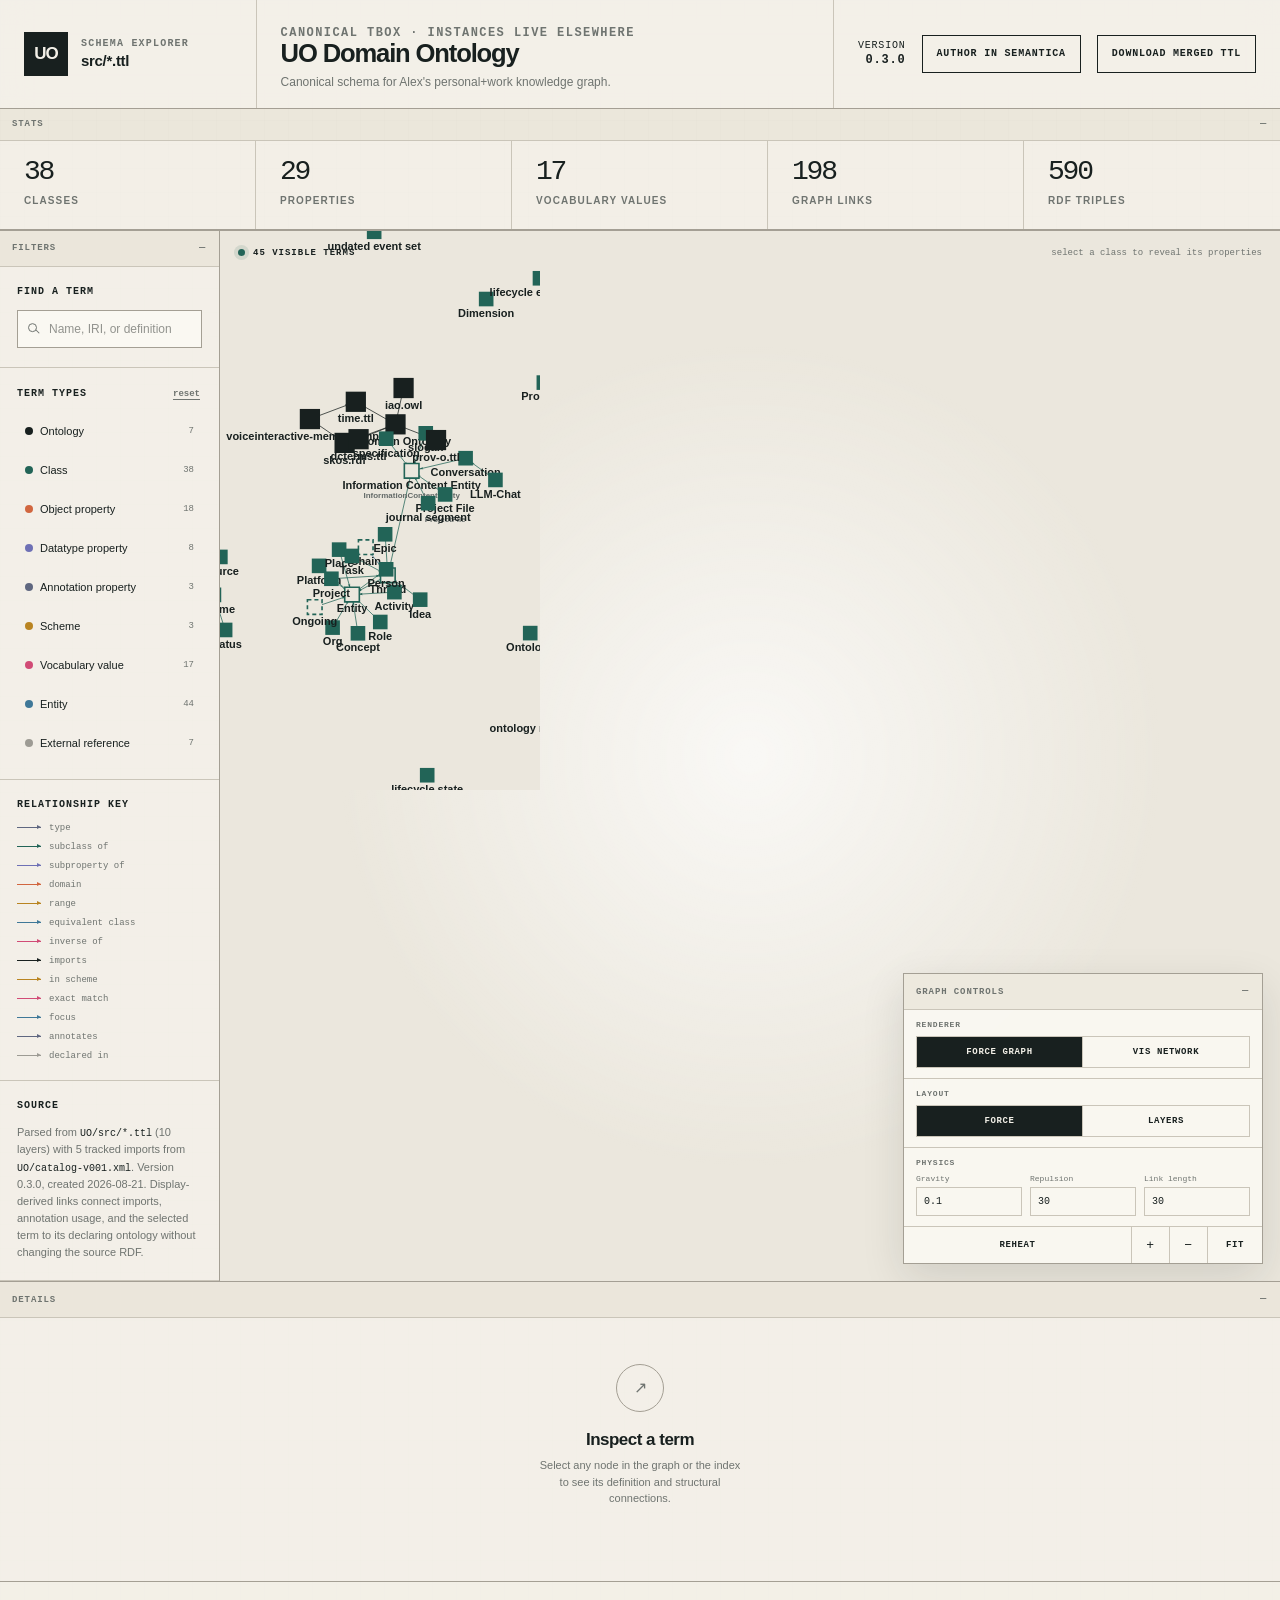
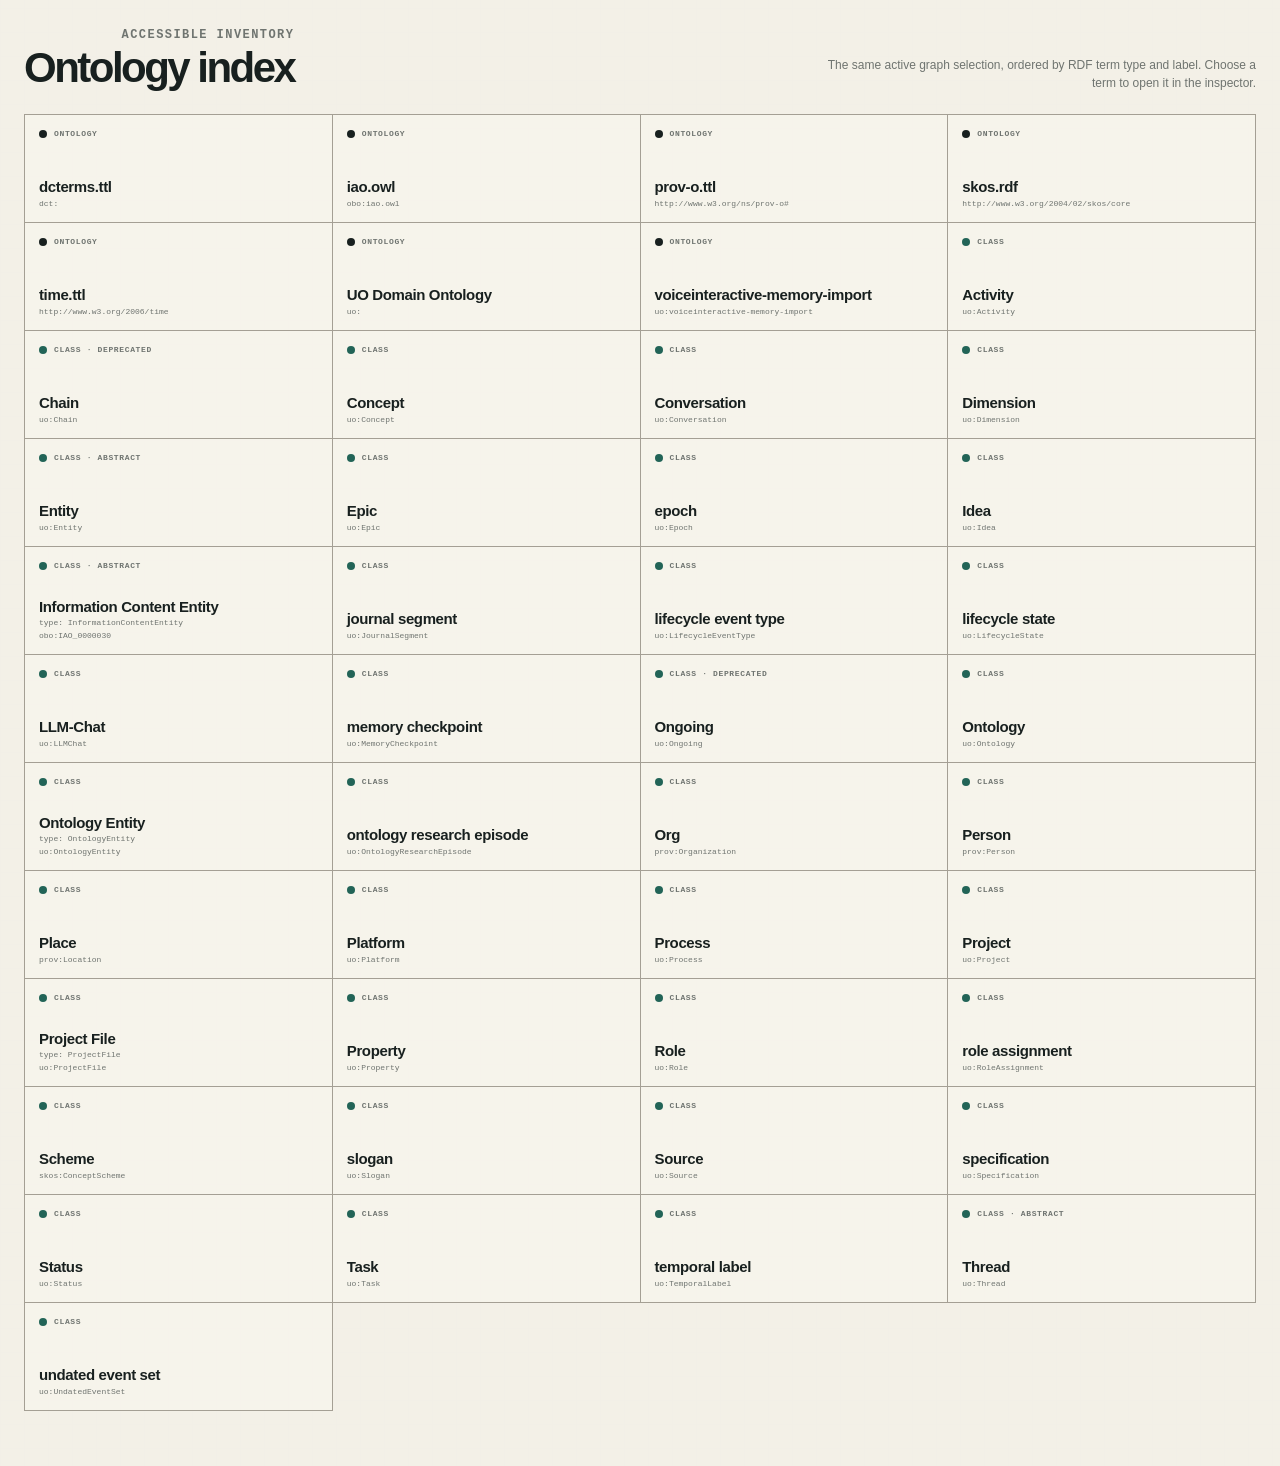
==== explore/index.html @ 487de6f2 "deploy: akarelin/RAN@4d2ef115d4fa30626cdbbe7c22ff0600ea86fbbb" ====
<!doctype html>
<html lang="en">
  <head>
    <meta charset="UTF-8" />
    <meta name="viewport" content="width=device-width, initial-scale=1.0" />
    <title>UO Domain Ontology</title>
    <script type="module" crossorigin src="./assets/index-j7O0AgNW.js"></script>
    <link rel="stylesheet" crossorigin href="./assets/index-PMwwCF9t.css">
  </head>
  <body>
    <div id="root"></div>
  </body>
</html>
---- explore/assets/index-PMwwCF9t.css ----
:root{--font-geist-sans:Arial, Helvetica, sans-serif;--font-geist-mono:monospace;--paper:#f3f0e8;--paper-deep:#e9e3d7;--ink:#18201f;--ink-muted:#6f7470;--line:#cac5b9;--line-strong:#a49f94;--class:#226457;--object-property:#d1663f;--datatype-property:#6e70b5;--scheme:#b98421;--vocabulary:#d14b76;--entity:#3f7898;--ontology:#18201f;--external:#9d9b94}*{box-sizing:border-box}html{background:var(--paper);color:var(--ink);scroll-behavior:smooth}body{background:linear-gradient(#18201f09 1px, transparent 1px), linear-gradient(90deg, #18201f09 1px, transparent 1px), var(--paper);min-width:320px;color:var(--ink);font-family:var(--font-geist-sans), Arial, Helvetica, sans-serif;background-size:24px 24px;margin:0}button,input{font:inherit}button,a{-webkit-tap-highlight-color:transparent}button:focus-visible,a:focus-visible,input:focus-visible{outline:2px solid var(--object-property);outline-offset:2px}::selection{background:var(--object-property);color:#fffdf7}.ontology-shell{min-height:100vh}.site-header{z-index:20;border-bottom:1px solid var(--line-strong);-webkit-backdrop-filter:blur(14px);backdrop-filter:blur(14px);background:#f3f0e8f0;grid-template-columns:minmax(190px,.8fr) minmax(320px,1.8fr) auto;min-height:84px;display:grid;position:sticky;top:0}.brand-block,.title-block,.header-actions{align-items:center;padding:18px 24px;display:flex}.brand-block,.title-block{border-right:1px solid var(--line)}.brand-mark{border:1px solid var(--ink);background:var(--ink);width:44px;height:44px;color:var(--paper);letter-spacing:-.06em;place-items:center;margin-right:13px;font-size:17px;font-weight:760;display:grid}.eyebrow{color:var(--ink-muted);font-family:var(--font-geist-mono), monospace;letter-spacing:.12em;text-transform:uppercase;margin:0 0 3px;font-size:10px;font-weight:650}.brand-name{letter-spacing:-.02em;font-size:15px;font-weight:680}.title-block{flex-direction:column;justify-content:center;align-items:flex-start}.title-block h1{letter-spacing:-.045em;margin:0;font-size:clamp(20px,2vw,29px);font-weight:610;line-height:1}.title-block p{max-width:760px;color:var(--ink-muted);margin:7px 0 0;font-size:12px;line-height:1.35}.header-actions{justify-content:flex-end;gap:16px}.version-stamp{font-family:var(--font-geist-mono), monospace;letter-spacing:.08em;text-transform:uppercase;flex-direction:column;align-items:flex-end;gap:2px;font-size:10px;display:flex}.version-stamp strong{font-size:12px}.download-link{border:1px solid var(--ink);min-height:38px;color:var(--ink);font-family:var(--font-geist-mono), monospace;letter-spacing:.08em;text-transform:uppercase;align-items:center;padding-inline:14px;font-size:10px;font-weight:700;text-decoration:none;transition:background .16s,color .16s;display:inline-flex}.download-link:hover{background:var(--ink);color:var(--paper)}.stat-strip{border-bottom:1px solid var(--line-strong);grid-template-columns:repeat(5,1fr);display:grid}.stat{border-right:1px solid var(--line);background:#f3f0e8d6;min-height:88px;padding:17px 24px 14px}.stat:last-child{border-right:0}.stat-value{font-family:var(--font-geist-mono), monospace;letter-spacing:-.08em;margin-bottom:4px;font-size:28px;font-weight:530;line-height:1;display:block}.stat-label{color:var(--ink-muted);letter-spacing:.11em;text-transform:uppercase;font-size:10px;font-weight:700}.explorer-grid{border-bottom:1px solid var(--line-strong);grid-template-columns:244px minmax(420px,1fr) 310px;min-height:calc(100vh - 173px);display:grid}.filter-panel,.inspector-panel{background:#f3f0e8e6;min-width:0}.filter-panel{border-right:1px solid var(--line-strong)}.inspector-panel{border-left:1px solid var(--line-strong)}.panel-section{border-bottom:1px solid var(--line);padding:19px 17px}.panel-heading{font-family:var(--font-geist-mono), monospace;letter-spacing:.1em;text-transform:uppercase;justify-content:space-between;align-items:center;margin:0 0 13px;font-size:10px;font-weight:750;display:flex}.plain-button{color:var(--ink-muted);cursor:pointer;font-family:var(--font-geist-mono), monospace;text-underline-offset:3px;background:0 0;border:0;padding:2px;font-size:9px;text-decoration:underline}.search-wrap{position:relative}.search-wrap:before{border:1px solid var(--ink-muted);content:"";border-radius:50%;width:7px;height:7px;position:absolute;top:50%;left:11px;transform:translateY(-65%)}.search-wrap:after{background:var(--ink-muted);content:"";width:5px;height:1px;position:absolute;top:56%;left:18px;transform:rotate(45deg)}.search-input{border:1px solid var(--line-strong);width:100%;height:38px;color:var(--ink);background:#faf8f2;border-radius:0;padding:0 10px 0 31px;font-size:12px}.search-input::placeholder{color:#92938e}.type-filters{flex-direction:column;gap:5px;display:flex}.filter-button{width:100%;min-height:34px;color:var(--ink);cursor:pointer;text-align:left;background:0 0;border:1px solid #0000;grid-template-columns:15px 1fr auto;align-items:center;padding:6px 7px;font-size:11px;display:grid}.filter-button:hover{border-color:var(--line);background:#ece8df}.filter-button[aria-pressed=false]{color:var(--ink-muted);opacity:.55}.kind-dot{background:var(--dot-color);border-radius:50%;width:8px;height:8px}.kind-count{color:var(--ink-muted);font-family:var(--font-geist-mono), monospace;font-size:9px}.relation-key{flex-direction:column;gap:9px;display:flex}.relation-item{color:var(--ink-muted);font-family:var(--font-geist-mono), monospace;grid-template-columns:24px 1fr;align-items:center;gap:8px;font-size:9px;display:grid}.relation-line{background:var(--relation-color);width:24px;height:1px;position:relative}.relation-line:after{border-top:2.5px solid #0000;border-bottom:2.5px solid #0000;border-left:4px solid var(--relation-color);content:"";position:absolute;top:-2px;right:0}.source-note{color:var(--ink-muted);margin:0;font-size:11px;line-height:1.55}.source-note code{color:var(--ink);font-family:var(--font-geist-mono), monospace;font-size:10px}.graph-stage{background:radial-gradient(circle,#ffffffb8,#0000 55%),#ebe7dd;min-width:0;min-height:670px;position:relative;overflow:hidden}.graph-canvas{position:absolute;inset:0}.vis-network-canvas{width:100%;height:100%}.graph-empty{color:var(--ink-muted);font-family:var(--font-geist-mono), monospace;text-align:center;place-items:center;font-size:11px;display:grid;position:absolute;inset:0}.graph-kicker{z-index:4;pointer-events:none;align-items:center;gap:8px;display:flex;position:absolute;top:17px;left:18px}.live-dot{background:var(--class);border-radius:50%;width:7px;height:7px;box-shadow:0 0 0 4px #2264571f}.graph-kicker span:last-child{font-family:var(--font-geist-mono), monospace;letter-spacing:.11em;text-transform:uppercase;font-size:9px;font-weight:700}.graph-hint{z-index:4;max-width:48%;color:var(--ink-muted);font-family:var(--font-geist-mono), monospace;pointer-events:none;text-align:right;font-size:9px;position:absolute;top:17px;right:18px}.ontology-path{z-index:4;border:1px solid var(--line-strong);max-width:calc(100% - 36px);color:var(--ink);font-family:var(--font-geist-mono), monospace;pointer-events:none;background:#faf8f2e6;align-items:center;gap:7px;padding:6px 8px;font-size:8px;display:flex;position:absolute;top:42px;left:18px}.ontology-path>span:first-child{color:var(--ink-muted);letter-spacing:.08em;text-transform:uppercase;font-weight:750}.ontology-path strong{font-weight:650}.ontology-path em{color:var(--ink-muted);font-style:normal}.graph-controls{z-index:5;border:1px solid var(--line-strong);-webkit-backdrop-filter:blur(12px);backdrop-filter:blur(12px);background:#faf8f2f0;width:min(360px,100% - 34px);display:grid;position:absolute;bottom:17px;right:17px;box-shadow:0 14px 40px #18201f1f}.graph-control-section{border-bottom:1px solid var(--line);gap:7px;padding:10px 12px;display:grid}.graph-control-heading{color:var(--ink-muted);font-family:var(--font-geist-mono), monospace;letter-spacing:.1em;text-transform:uppercase;font-size:8px;font-weight:750}.layout-options,.renderer-options{border:1px solid var(--line);grid-template-columns:repeat(2,minmax(0,1fr));display:grid}.layout-option{border:0;border-right:1px solid var(--line);min-height:30px;color:var(--ink);cursor:pointer;font-family:var(--font-geist-mono), monospace;letter-spacing:.07em;text-transform:uppercase;background:0 0;font-size:9px;font-weight:700}.layout-option:last-child{border-right:0}.layout-option[aria-pressed=true],.layout-option:hover{background:var(--ink);color:var(--paper)}.physics-controls{grid-template-columns:repeat(3,minmax(0,1fr));gap:8px;display:grid}.physics-controls-vis{grid-template-columns:repeat(2,minmax(0,1fr))}.physics-controls label{color:var(--ink-muted);font-family:var(--font-geist-mono), monospace;gap:4px;font-size:8px;display:grid}.physics-controls input{border:1px solid var(--line);width:100%;min-width:0;height:29px;color:var(--ink);font:inherit;background:0 0;border-radius:0;outline:none;padding:0 7px;font-size:10px}.physics-controls input:focus{border-color:var(--ink);box-shadow:inset 0 0 0 1px var(--ink)}.graph-actions{grid-template-columns:1fr 38px 38px 54px;display:grid}.graph-action{border:0;border-right:1px solid var(--line);min-width:38px;height:36px;color:var(--ink);cursor:pointer;font-family:var(--font-geist-mono), monospace;letter-spacing:.07em;text-transform:uppercase;background:0 0;place-items:center;font-size:9px;font-weight:700;display:grid}.graph-action:last-child{border-right:0}.graph-action-symbol{font-size:13px;font-weight:500}.graph-action:hover{background:var(--ink);color:var(--paper)}.inspector-empty{text-align:center;flex-direction:column;justify-content:center;align-items:center;min-height:100%;padding:46px 28px;display:flex}.inspector-glyph{border:1px solid var(--line-strong);width:48px;height:48px;color:var(--ink-muted);font-family:var(--font-geist-mono), monospace;border-radius:50%;place-items:center;margin-bottom:18px;display:grid}.inspector-empty h2{letter-spacing:-.03em;margin:0 0 7px;font-size:17px;font-weight:620}.inspector-empty p{max-width:210px;color:var(--ink-muted);margin:0;font-size:11px;line-height:1.5}.inspector-header{border-bottom:1px solid var(--line);padding:21px 19px}.kind-label{color:var(--ink-muted);font-family:var(--font-geist-mono), monospace;letter-spacing:.09em;text-transform:uppercase;align-items:center;gap:7px;font-size:9px;font-weight:700;display:inline-flex}.inspector-header h2{letter-spacing:-.05em;margin:13px 0 7px;font-size:24px;font-weight:620;line-height:1.05}.compact-iri{color:var(--ink-muted);font-family:var(--font-geist-mono), monospace;word-break:break-all;margin:0;font-size:10px}.ontology-hints{flex-wrap:wrap;gap:6px;margin-top:11px;display:flex}.ontology-hint{border:1px solid var(--line-strong);color:var(--ink);font-family:var(--font-geist-mono), monospace;letter-spacing:.02em;padding:4px 6px;font-size:8px}.inspector-comment{color:var(--ink);margin:0;font-size:12px;line-height:1.55}.literal-list,.connection-list{flex-direction:column;gap:8px;margin:0;padding:0;list-style:none;display:flex}.literal-row{grid-template-columns:72px 1fr;gap:7px;font-size:10px;display:grid}.literal-row dt{color:var(--ink-muted);font-family:var(--font-geist-mono), monospace}.literal-row dd{overflow-wrap:anywhere;margin:0}.connection-button{border:1px solid var(--line);width:100%;min-height:44px;color:var(--ink);cursor:pointer;text-align:left;background:#f8f5ed;grid-template-columns:13px 1fr;align-items:center;gap:3px 8px;padding:8px 9px;display:grid}.connection-button:hover{border-color:var(--ink)}.connection-direction{color:var(--object-property);font-family:var(--font-geist-mono), monospace;grid-row:1/span 2;font-size:11px}.connection-name{font-size:11px;font-weight:620}.connection-relation{color:var(--ink-muted);font-family:var(--font-geist-mono), monospace;font-size:8px}.iri-box{border:1px solid var(--line);width:100%;color:var(--ink);font-family:var(--font-geist-mono), monospace;overflow-wrap:anywhere;-webkit-user-select:all;user-select:all;background:#eae5da;padding:9px;font-size:9px;line-height:1.45;display:block}.index-section{background:#f3f0e8eb;padding:44px 24px 56px}.index-header{justify-content:space-between;align-items:flex-end;max-width:1440px;margin:0 auto 22px;display:flex}.index-header h2{letter-spacing:-.06em;margin:0;font-size:clamp(25px,4vw,42px);font-weight:570}.index-header p{max-width:430px;color:var(--ink-muted);text-align:right;margin:0;font-size:12px;line-height:1.5}.index-grid{border-top:1px solid var(--line-strong);border-left:1px solid var(--line-strong);grid-template-columns:repeat(4,minmax(0,1fr));max-width:1440px;margin:0 auto;display:grid}.index-card{border:0;border-right:1px solid var(--line-strong);border-bottom:1px solid var(--line-strong);min-height:108px;color:var(--ink);cursor:pointer;text-align:left;background:#f8f5edb8;flex-direction:column;align-items:flex-start;padding:14px;transition:background .15s,color .15s;display:flex}.index-card:hover{background:var(--ink);color:var(--paper)}.index-card-kind{color:var(--ink-muted);font-family:var(--font-geist-mono), monospace;letter-spacing:.08em;text-transform:uppercase;align-items:center;gap:7px;margin-bottom:auto;font-size:8px;font-weight:700;display:flex}.index-card:hover .index-card-kind{color:#c9c8bf}.index-card-name{letter-spacing:-.025em;margin-top:14px;font-size:15px;font-weight:620}.index-card-iri{color:var(--ink-muted);font-family:var(--font-geist-mono), monospace;overflow-wrap:anywhere;margin-top:4px;font-size:8px}.index-card-hint{color:var(--ink-muted);font-family:var(--font-geist-mono), monospace;overflow-wrap:anywhere;margin-top:3px;font-size:8px}.index-card:hover .index-card-hint,.index-card:hover .index-card-iri{color:#c9c8bf}.loading-layout{background:var(--paper);place-items:center;min-height:100vh;display:grid}.loading-card{border:1px solid var(--line-strong);width:min(480px,100vw - 40px);padding:28px}.loading-card h1{letter-spacing:-.05em;margin:0 0 7px;font-size:24px}.loading-card p{color:var(--ink-muted);font-family:var(--font-geist-mono), monospace;margin:0;font-size:10px;line-height:1.6}@media (width<=1180px){.site-header{grid-template-columns:210px 1fr}.header-actions{display:none}.title-block{border-right:0}.explorer-grid{grid-template-columns:220px minmax(420px,1fr)}.inspector-panel{border-top:1px solid var(--line-strong);border-left:0;grid-column:1/-1;min-height:300px}.inspector-empty{min-height:260px}.index-grid{grid-template-columns:repeat(3,minmax(0,1fr))}}@media (width<=760px){.site-header{grid-template-columns:1fr;min-height:0;position:static}.brand-block,.title-block{border-right:0;padding:14px 16px}.brand-block{border-bottom:1px solid var(--line)}.brand-mark{width:36px;height:36px}.title-block h1{font-size:23px}.stat-strip{grid-template-columns:repeat(2,1fr)}.stat{border-bottom:1px solid var(--line);min-height:72px;padding:13px 16px}.stat:nth-child(2n){border-right:0}.stat:last-child{grid-column:1/-1}.stat-value{font-size:23px}.explorer-grid{flex-direction:column;min-height:0;display:flex}.filter-panel{border-right:0}.type-filters,.relation-key{grid-template-columns:repeat(2,1fr);display:grid}.graph-stage{border-top:1px solid var(--line-strong);min-height:560px}.graph-hint{display:none}.index-section{padding:34px 16px 44px}.index-header{flex-direction:column;align-items:flex-start;gap:10px}.index-header p{text-align:left}.index-grid{grid-template-columns:repeat(2,minmax(0,1fr))}}@media (width<=440px){.index-grid{grid-template-columns:1fr}}@media (prefers-reduced-motion:reduce){html{scroll-behavior:auto}*,:before,:after{scroll-behavior:auto!important;transition-duration:.01ms!important}}.collapsible-region{min-width:0}.collapse-content[hidden]{display:none!important}.collapse-toggle{border:0;border-bottom:1px solid var(--line);width:100%;min-height:36px;color:var(--ink-muted);cursor:pointer;font-family:var(--font-geist-mono), monospace;letter-spacing:.1em;text-align:left;text-transform:uppercase;background:#e9e3d7b8;justify-content:space-between;align-items:center;padding:8px 12px;font-size:9px;font-weight:750;display:flex}.collapse-toggle:hover{background:var(--paper-deep);color:var(--ink)}.collapse-symbol{font-size:13px;font-weight:500}.stats-region{border-bottom:1px solid var(--line-strong)}.stats-region>.collapse-toggle{border-bottom:0;min-height:32px}.stats-region[data-collapsed=false]>.collapse-toggle{border-bottom:1px solid var(--line)}.explorer-grid{grid-template-columns:auto minmax(420px,1fr) auto}.filter-panel{width:244px}.inspector-panel{width:310px}.collapsible-region-rail{transition:width .16s}.collapsible-region-rail[data-collapsed=true]{width:42px}.collapsible-region-rail[data-collapsed=true]>.collapse-toggle{writing-mode:vertical-rl;border-bottom:0;flex-direction:column;justify-content:flex-start;align-items:center;gap:10px;height:100%;min-height:180px;padding:13px 10px}.graph-controls-content{display:grid}@media (width<=1280px){.explorer-grid{grid-template-columns:auto minmax(420px,1fr)}.filter-panel{width:220px}.inspector-panel{border-top:1px solid var(--line-strong);border-left:0;grid-column:1/-1;width:100%;min-height:300px}.inspector-panel.collapsible-region-rail[data-collapsed=true]{width:100%;min-height:42px}.inspector-panel.collapsible-region-rail[data-collapsed=true]>.collapse-toggle{writing-mode:horizontal-tb;flex-direction:row;gap:8px;height:42px;min-height:42px;padding:8px 12px}}@media (width<=900px){.explorer-grid{flex-direction:column;min-height:0;display:flex}.filter-panel,.inspector-panel,.filter-panel.collapsible-region-rail[data-collapsed=true],.inspector-panel.collapsible-region-rail[data-collapsed=true]{width:100%;min-height:42px}.filter-panel.collapsible-region-rail[data-collapsed=true]>.collapse-toggle,.inspector-panel.collapsible-region-rail[data-collapsed=true]>.collapse-toggle{writing-mode:horizontal-tb;flex-direction:row;gap:8px;height:42px;min-height:42px;padding:8px 12px}}@media (width<=760px){.filter-panel,.inspector-panel,.filter-panel.collapsible-region-rail[data-collapsed=true],.inspector-panel.collapsible-region-rail[data-collapsed=true]{width:100%;min-height:42px}.filter-panel.collapsible-region-rail[data-collapsed=true]>.collapse-toggle,.inspector-panel.collapsible-region-rail[data-collapsed=true]>.collapse-toggle{writing-mode:horizontal-tb;flex-direction:row;gap:8px;height:42px;min-height:42px;padding:8px 12px}}@media (prefers-reduced-motion:reduce){.collapsible-region-rail{transition:none}}
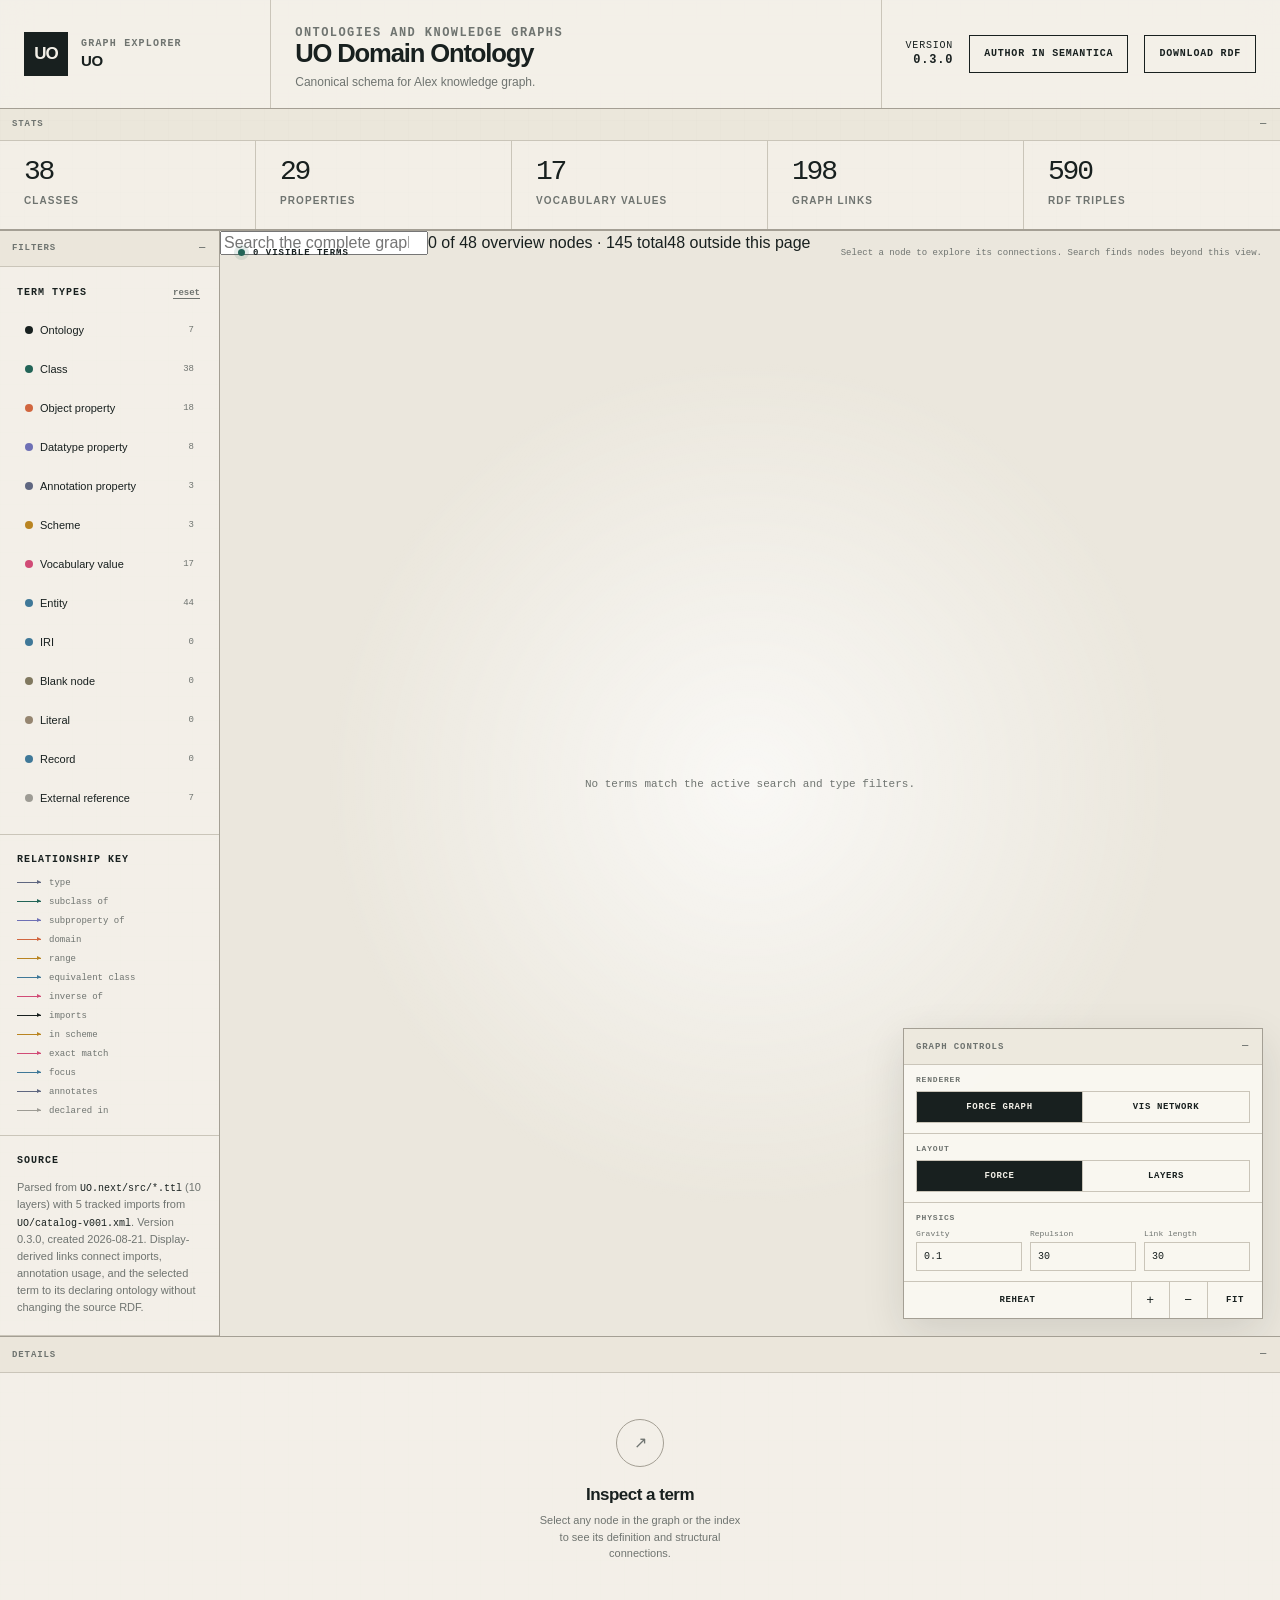
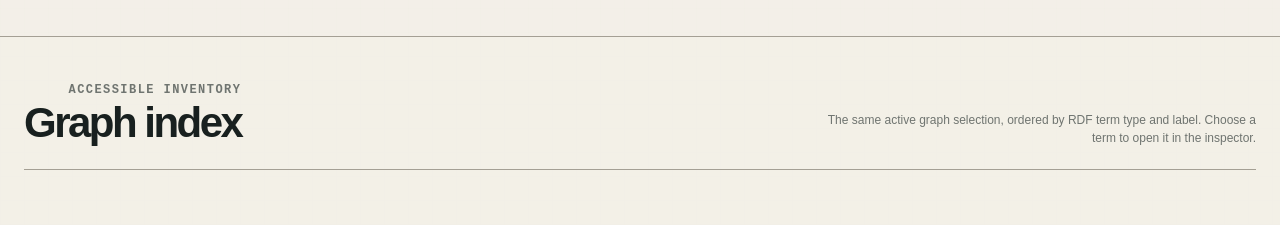
==== commit 34250b4f: "deploy: akarelin/RAN@70990d8eccb316a1999b861a7b84fc9f4adc31ab" ====
--- a/explore/index.html
+++ b/explore/index.html
@@ -4,8 +4,9 @@
     <meta charset="UTF-8" />
     <meta name="viewport" content="width=device-width, initial-scale=1.0" />
     <title>UO Domain Ontology</title>
-    <script type="module" crossorigin src="./assets/index-j7O0AgNW.js"></script>
-    <link rel="stylesheet" crossorigin href="./assets/index-PMwwCF9t.css">
+    <script type="module" crossorigin src="./assets/publication-DXhWQLO9.js"></script>
+    <link rel="modulepreload" crossorigin href="./assets/styles-jS7NtAEu.js">
+    <link rel="stylesheet" crossorigin href="./assets/styles-PMwwCF9t.css">
   </head>
   <body>
     <div id="root"></div>
--- a/explore/assets/styles-PMwwCF9t.css
+++ b/explore/assets/styles-PMwwCF9t.css
@@ -0,0 +1 @@
+:root{--font-geist-sans:Arial, Helvetica, sans-serif;--font-geist-mono:monospace;--paper:#f3f0e8;--paper-deep:#e9e3d7;--ink:#18201f;--ink-muted:#6f7470;--line:#cac5b9;--line-strong:#a49f94;--class:#226457;--object-property:#d1663f;--datatype-property:#6e70b5;--scheme:#b98421;--vocabulary:#d14b76;--entity:#3f7898;--ontology:#18201f;--external:#9d9b94}*{box-sizing:border-box}html{background:var(--paper);color:var(--ink);scroll-behavior:smooth}body{background:linear-gradient(#18201f09 1px, transparent 1px), linear-gradient(90deg, #18201f09 1px, transparent 1px), var(--paper);min-width:320px;color:var(--ink);font-family:var(--font-geist-sans), Arial, Helvetica, sans-serif;background-size:24px 24px;margin:0}button,input{font:inherit}button,a{-webkit-tap-highlight-color:transparent}button:focus-visible,a:focus-visible,input:focus-visible{outline:2px solid var(--object-property);outline-offset:2px}::selection{background:var(--object-property);color:#fffdf7}.ontology-shell{min-height:100vh}.site-header{z-index:20;border-bottom:1px solid var(--line-strong);-webkit-backdrop-filter:blur(14px);backdrop-filter:blur(14px);background:#f3f0e8f0;grid-template-columns:minmax(190px,.8fr) minmax(320px,1.8fr) auto;min-height:84px;display:grid;position:sticky;top:0}.brand-block,.title-block,.header-actions{align-items:center;padding:18px 24px;display:flex}.brand-block,.title-block{border-right:1px solid var(--line)}.brand-mark{border:1px solid var(--ink);background:var(--ink);width:44px;height:44px;color:var(--paper);letter-spacing:-.06em;place-items:center;margin-right:13px;font-size:17px;font-weight:760;display:grid}.eyebrow{color:var(--ink-muted);font-family:var(--font-geist-mono), monospace;letter-spacing:.12em;text-transform:uppercase;margin:0 0 3px;font-size:10px;font-weight:650}.brand-name{letter-spacing:-.02em;font-size:15px;font-weight:680}.title-block{flex-direction:column;justify-content:center;align-items:flex-start}.title-block h1{letter-spacing:-.045em;margin:0;font-size:clamp(20px,2vw,29px);font-weight:610;line-height:1}.title-block p{max-width:760px;color:var(--ink-muted);margin:7px 0 0;font-size:12px;line-height:1.35}.header-actions{justify-content:flex-end;gap:16px}.version-stamp{font-family:var(--font-geist-mono), monospace;letter-spacing:.08em;text-transform:uppercase;flex-direction:column;align-items:flex-end;gap:2px;font-size:10px;display:flex}.version-stamp strong{font-size:12px}.download-link{border:1px solid var(--ink);min-height:38px;color:var(--ink);font-family:var(--font-geist-mono), monospace;letter-spacing:.08em;text-transform:uppercase;align-items:center;padding-inline:14px;font-size:10px;font-weight:700;text-decoration:none;transition:background .16s,color .16s;display:inline-flex}.download-link:hover{background:var(--ink);color:var(--paper)}.stat-strip{border-bottom:1px solid var(--line-strong);grid-template-columns:repeat(5,1fr);display:grid}.stat{border-right:1px solid var(--line);background:#f3f0e8d6;min-height:88px;padding:17px 24px 14px}.stat:last-child{border-right:0}.stat-value{font-family:var(--font-geist-mono), monospace;letter-spacing:-.08em;margin-bottom:4px;font-size:28px;font-weight:530;line-height:1;display:block}.stat-label{color:var(--ink-muted);letter-spacing:.11em;text-transform:uppercase;font-size:10px;font-weight:700}.explorer-grid{border-bottom:1px solid var(--line-strong);grid-template-columns:244px minmax(420px,1fr) 310px;min-height:calc(100vh - 173px);display:grid}.filter-panel,.inspector-panel{background:#f3f0e8e6;min-width:0}.filter-panel{border-right:1px solid var(--line-strong)}.inspector-panel{border-left:1px solid var(--line-strong)}.panel-section{border-bottom:1px solid var(--line);padding:19px 17px}.panel-heading{font-family:var(--font-geist-mono), monospace;letter-spacing:.1em;text-transform:uppercase;justify-content:space-between;align-items:center;margin:0 0 13px;font-size:10px;font-weight:750;display:flex}.plain-button{color:var(--ink-muted);cursor:pointer;font-family:var(--font-geist-mono), monospace;text-underline-offset:3px;background:0 0;border:0;padding:2px;font-size:9px;text-decoration:underline}.search-wrap{position:relative}.search-wrap:before{border:1px solid var(--ink-muted);content:"";border-radius:50%;width:7px;height:7px;position:absolute;top:50%;left:11px;transform:translateY(-65%)}.search-wrap:after{background:var(--ink-muted);content:"";width:5px;height:1px;position:absolute;top:56%;left:18px;transform:rotate(45deg)}.search-input{border:1px solid var(--line-strong);width:100%;height:38px;color:var(--ink);background:#faf8f2;border-radius:0;padding:0 10px 0 31px;font-size:12px}.search-input::placeholder{color:#92938e}.type-filters{flex-direction:column;gap:5px;display:flex}.filter-button{width:100%;min-height:34px;color:var(--ink);cursor:pointer;text-align:left;background:0 0;border:1px solid #0000;grid-template-columns:15px 1fr auto;align-items:center;padding:6px 7px;font-size:11px;display:grid}.filter-button:hover{border-color:var(--line);background:#ece8df}.filter-button[aria-pressed=false]{color:var(--ink-muted);opacity:.55}.kind-dot{background:var(--dot-color);border-radius:50%;width:8px;height:8px}.kind-count{color:var(--ink-muted);font-family:var(--font-geist-mono), monospace;font-size:9px}.relation-key{flex-direction:column;gap:9px;display:flex}.relation-item{color:var(--ink-muted);font-family:var(--font-geist-mono), monospace;grid-template-columns:24px 1fr;align-items:center;gap:8px;font-size:9px;display:grid}.relation-line{background:var(--relation-color);width:24px;height:1px;position:relative}.relation-line:after{border-top:2.5px solid #0000;border-bottom:2.5px solid #0000;border-left:4px solid var(--relation-color);content:"";position:absolute;top:-2px;right:0}.source-note{color:var(--ink-muted);margin:0;font-size:11px;line-height:1.55}.source-note code{color:var(--ink);font-family:var(--font-geist-mono), monospace;font-size:10px}.graph-stage{background:radial-gradient(circle,#ffffffb8,#0000 55%),#ebe7dd;min-width:0;min-height:670px;position:relative;overflow:hidden}.graph-canvas{position:absolute;inset:0}.vis-network-canvas{width:100%;height:100%}.graph-empty{color:var(--ink-muted);font-family:var(--font-geist-mono), monospace;text-align:center;place-items:center;font-size:11px;display:grid;position:absolute;inset:0}.graph-kicker{z-index:4;pointer-events:none;align-items:center;gap:8px;display:flex;position:absolute;top:17px;left:18px}.live-dot{background:var(--class);border-radius:50%;width:7px;height:7px;box-shadow:0 0 0 4px #2264571f}.graph-kicker span:last-child{font-family:var(--font-geist-mono), monospace;letter-spacing:.11em;text-transform:uppercase;font-size:9px;font-weight:700}.graph-hint{z-index:4;max-width:48%;color:var(--ink-muted);font-family:var(--font-geist-mono), monospace;pointer-events:none;text-align:right;font-size:9px;position:absolute;top:17px;right:18px}.ontology-path{z-index:4;border:1px solid var(--line-strong);max-width:calc(100% - 36px);color:var(--ink);font-family:var(--font-geist-mono), monospace;pointer-events:none;background:#faf8f2e6;align-items:center;gap:7px;padding:6px 8px;font-size:8px;display:flex;position:absolute;top:42px;left:18px}.ontology-path>span:first-child{color:var(--ink-muted);letter-spacing:.08em;text-transform:uppercase;font-weight:750}.ontology-path strong{font-weight:650}.ontology-path em{color:var(--ink-muted);font-style:normal}.graph-controls{z-index:5;border:1px solid var(--line-strong);-webkit-backdrop-filter:blur(12px);backdrop-filter:blur(12px);background:#faf8f2f0;width:min(360px,100% - 34px);display:grid;position:absolute;bottom:17px;right:17px;box-shadow:0 14px 40px #18201f1f}.graph-control-section{border-bottom:1px solid var(--line);gap:7px;padding:10px 12px;display:grid}.graph-control-heading{color:var(--ink-muted);font-family:var(--font-geist-mono), monospace;letter-spacing:.1em;text-transform:uppercase;font-size:8px;font-weight:750}.layout-options,.renderer-options{border:1px solid var(--line);grid-template-columns:repeat(2,minmax(0,1fr));display:grid}.layout-option{border:0;border-right:1px solid var(--line);min-height:30px;color:var(--ink);cursor:pointer;font-family:var(--font-geist-mono), monospace;letter-spacing:.07em;text-transform:uppercase;background:0 0;font-size:9px;font-weight:700}.layout-option:last-child{border-right:0}.layout-option[aria-pressed=true],.layout-option:hover{background:var(--ink);color:var(--paper)}.physics-controls{grid-template-columns:repeat(3,minmax(0,1fr));gap:8px;display:grid}.physics-controls-vis{grid-template-columns:repeat(2,minmax(0,1fr))}.physics-controls label{color:var(--ink-muted);font-family:var(--font-geist-mono), monospace;gap:4px;font-size:8px;display:grid}.physics-controls input{border:1px solid var(--line);width:100%;min-width:0;height:29px;color:var(--ink);font:inherit;background:0 0;border-radius:0;outline:none;padding:0 7px;font-size:10px}.physics-controls input:focus{border-color:var(--ink);box-shadow:inset 0 0 0 1px var(--ink)}.graph-actions{grid-template-columns:1fr 38px 38px 54px;display:grid}.graph-action{border:0;border-right:1px solid var(--line);min-width:38px;height:36px;color:var(--ink);cursor:pointer;font-family:var(--font-geist-mono), monospace;letter-spacing:.07em;text-transform:uppercase;background:0 0;place-items:center;font-size:9px;font-weight:700;display:grid}.graph-action:last-child{border-right:0}.graph-action-symbol{font-size:13px;font-weight:500}.graph-action:hover{background:var(--ink);color:var(--paper)}.inspector-empty{text-align:center;flex-direction:column;justify-content:center;align-items:center;min-height:100%;padding:46px 28px;display:flex}.inspector-glyph{border:1px solid var(--line-strong);width:48px;height:48px;color:var(--ink-muted);font-family:var(--font-geist-mono), monospace;border-radius:50%;place-items:center;margin-bottom:18px;display:grid}.inspector-empty h2{letter-spacing:-.03em;margin:0 0 7px;font-size:17px;font-weight:620}.inspector-empty p{max-width:210px;color:var(--ink-muted);margin:0;font-size:11px;line-height:1.5}.inspector-header{border-bottom:1px solid var(--line);padding:21px 19px}.kind-label{color:var(--ink-muted);font-family:var(--font-geist-mono), monospace;letter-spacing:.09em;text-transform:uppercase;align-items:center;gap:7px;font-size:9px;font-weight:700;display:inline-flex}.inspector-header h2{letter-spacing:-.05em;margin:13px 0 7px;font-size:24px;font-weight:620;line-height:1.05}.compact-iri{color:var(--ink-muted);font-family:var(--font-geist-mono), monospace;word-break:break-all;margin:0;font-size:10px}.ontology-hints{flex-wrap:wrap;gap:6px;margin-top:11px;display:flex}.ontology-hint{border:1px solid var(--line-strong);color:var(--ink);font-family:var(--font-geist-mono), monospace;letter-spacing:.02em;padding:4px 6px;font-size:8px}.inspector-comment{color:var(--ink);margin:0;font-size:12px;line-height:1.55}.literal-list,.connection-list{flex-direction:column;gap:8px;margin:0;padding:0;list-style:none;display:flex}.literal-row{grid-template-columns:72px 1fr;gap:7px;font-size:10px;display:grid}.literal-row dt{color:var(--ink-muted);font-family:var(--font-geist-mono), monospace}.literal-row dd{overflow-wrap:anywhere;margin:0}.connection-button{border:1px solid var(--line);width:100%;min-height:44px;color:var(--ink);cursor:pointer;text-align:left;background:#f8f5ed;grid-template-columns:13px 1fr;align-items:center;gap:3px 8px;padding:8px 9px;display:grid}.connection-button:hover{border-color:var(--ink)}.connection-direction{color:var(--object-property);font-family:var(--font-geist-mono), monospace;grid-row:1/span 2;font-size:11px}.connection-name{font-size:11px;font-weight:620}.connection-relation{color:var(--ink-muted);font-family:var(--font-geist-mono), monospace;font-size:8px}.iri-box{border:1px solid var(--line);width:100%;color:var(--ink);font-family:var(--font-geist-mono), monospace;overflow-wrap:anywhere;-webkit-user-select:all;user-select:all;background:#eae5da;padding:9px;font-size:9px;line-height:1.45;display:block}.index-section{background:#f3f0e8eb;padding:44px 24px 56px}.index-header{justify-content:space-between;align-items:flex-end;max-width:1440px;margin:0 auto 22px;display:flex}.index-header h2{letter-spacing:-.06em;margin:0;font-size:clamp(25px,4vw,42px);font-weight:570}.index-header p{max-width:430px;color:var(--ink-muted);text-align:right;margin:0;font-size:12px;line-height:1.5}.index-grid{border-top:1px solid var(--line-strong);border-left:1px solid var(--line-strong);grid-template-columns:repeat(4,minmax(0,1fr));max-width:1440px;margin:0 auto;display:grid}.index-card{border:0;border-right:1px solid var(--line-strong);border-bottom:1px solid var(--line-strong);min-height:108px;color:var(--ink);cursor:pointer;text-align:left;background:#f8f5edb8;flex-direction:column;align-items:flex-start;padding:14px;transition:background .15s,color .15s;display:flex}.index-card:hover{background:var(--ink);color:var(--paper)}.index-card-kind{color:var(--ink-muted);font-family:var(--font-geist-mono), monospace;letter-spacing:.08em;text-transform:uppercase;align-items:center;gap:7px;margin-bottom:auto;font-size:8px;font-weight:700;display:flex}.index-card:hover .index-card-kind{color:#c9c8bf}.index-card-name{letter-spacing:-.025em;margin-top:14px;font-size:15px;font-weight:620}.index-card-iri{color:var(--ink-muted);font-family:var(--font-geist-mono), monospace;overflow-wrap:anywhere;margin-top:4px;font-size:8px}.index-card-hint{color:var(--ink-muted);font-family:var(--font-geist-mono), monospace;overflow-wrap:anywhere;margin-top:3px;font-size:8px}.index-card:hover .index-card-hint,.index-card:hover .index-card-iri{color:#c9c8bf}.loading-layout{background:var(--paper);place-items:center;min-height:100vh;display:grid}.loading-card{border:1px solid var(--line-strong);width:min(480px,100vw - 40px);padding:28px}.loading-card h1{letter-spacing:-.05em;margin:0 0 7px;font-size:24px}.loading-card p{color:var(--ink-muted);font-family:var(--font-geist-mono), monospace;margin:0;font-size:10px;line-height:1.6}@media (width<=1180px){.site-header{grid-template-columns:210px 1fr}.header-actions{display:none}.title-block{border-right:0}.explorer-grid{grid-template-columns:220px minmax(420px,1fr)}.inspector-panel{border-top:1px solid var(--line-strong);border-left:0;grid-column:1/-1;min-height:300px}.inspector-empty{min-height:260px}.index-grid{grid-template-columns:repeat(3,minmax(0,1fr))}}@media (width<=760px){.site-header{grid-template-columns:1fr;min-height:0;position:static}.brand-block,.title-block{border-right:0;padding:14px 16px}.brand-block{border-bottom:1px solid var(--line)}.brand-mark{width:36px;height:36px}.title-block h1{font-size:23px}.stat-strip{grid-template-columns:repeat(2,1fr)}.stat{border-bottom:1px solid var(--line);min-height:72px;padding:13px 16px}.stat:nth-child(2n){border-right:0}.stat:last-child{grid-column:1/-1}.stat-value{font-size:23px}.explorer-grid{flex-direction:column;min-height:0;display:flex}.filter-panel{border-right:0}.type-filters,.relation-key{grid-template-columns:repeat(2,1fr);display:grid}.graph-stage{border-top:1px solid var(--line-strong);min-height:560px}.graph-hint{display:none}.index-section{padding:34px 16px 44px}.index-header{flex-direction:column;align-items:flex-start;gap:10px}.index-header p{text-align:left}.index-grid{grid-template-columns:repeat(2,minmax(0,1fr))}}@media (width<=440px){.index-grid{grid-template-columns:1fr}}@media (prefers-reduced-motion:reduce){html{scroll-behavior:auto}*,:before,:after{scroll-behavior:auto!important;transition-duration:.01ms!important}}.collapsible-region{min-width:0}.collapse-content[hidden]{display:none!important}.collapse-toggle{border:0;border-bottom:1px solid var(--line);width:100%;min-height:36px;color:var(--ink-muted);cursor:pointer;font-family:var(--font-geist-mono), monospace;letter-spacing:.1em;text-align:left;text-transform:uppercase;background:#e9e3d7b8;justify-content:space-between;align-items:center;padding:8px 12px;font-size:9px;font-weight:750;display:flex}.collapse-toggle:hover{background:var(--paper-deep);color:var(--ink)}.collapse-symbol{font-size:13px;font-weight:500}.stats-region{border-bottom:1px solid var(--line-strong)}.stats-region>.collapse-toggle{border-bottom:0;min-height:32px}.stats-region[data-collapsed=false]>.collapse-toggle{border-bottom:1px solid var(--line)}.explorer-grid{grid-template-columns:auto minmax(420px,1fr) auto}.filter-panel{width:244px}.inspector-panel{width:310px}.collapsible-region-rail{transition:width .16s}.collapsible-region-rail[data-collapsed=true]{width:42px}.collapsible-region-rail[data-collapsed=true]>.collapse-toggle{writing-mode:vertical-rl;border-bottom:0;flex-direction:column;justify-content:flex-start;align-items:center;gap:10px;height:100%;min-height:180px;padding:13px 10px}.graph-controls-content{display:grid}@media (width<=1280px){.explorer-grid{grid-template-columns:auto minmax(420px,1fr)}.filter-panel{width:220px}.inspector-panel{border-top:1px solid var(--line-strong);border-left:0;grid-column:1/-1;width:100%;min-height:300px}.inspector-panel.collapsible-region-rail[data-collapsed=true]{width:100%;min-height:42px}.inspector-panel.collapsible-region-rail[data-collapsed=true]>.collapse-toggle{writing-mode:horizontal-tb;flex-direction:row;gap:8px;height:42px;min-height:42px;padding:8px 12px}}@media (width<=900px){.explorer-grid{flex-direction:column;min-height:0;display:flex}.filter-panel,.inspector-panel,.filter-panel.collapsible-region-rail[data-collapsed=true],.inspector-panel.collapsible-region-rail[data-collapsed=true]{width:100%;min-height:42px}.filter-panel.collapsible-region-rail[data-collapsed=true]>.collapse-toggle,.inspector-panel.collapsible-region-rail[data-collapsed=true]>.collapse-toggle{writing-mode:horizontal-tb;flex-direction:row;gap:8px;height:42px;min-height:42px;padding:8px 12px}}@media (width<=760px){.filter-panel,.inspector-panel,.filter-panel.collapsible-region-rail[data-collapsed=true],.inspector-panel.collapsible-region-rail[data-collapsed=true]{width:100%;min-height:42px}.filter-panel.collapsible-region-rail[data-collapsed=true]>.collapse-toggle,.inspector-panel.collapsible-region-rail[data-collapsed=true]>.collapse-toggle{writing-mode:horizontal-tb;flex-direction:row;gap:8px;height:42px;min-height:42px;padding:8px 12px}}@media (prefers-reduced-motion:reduce){.collapsible-region-rail{transition:none}}
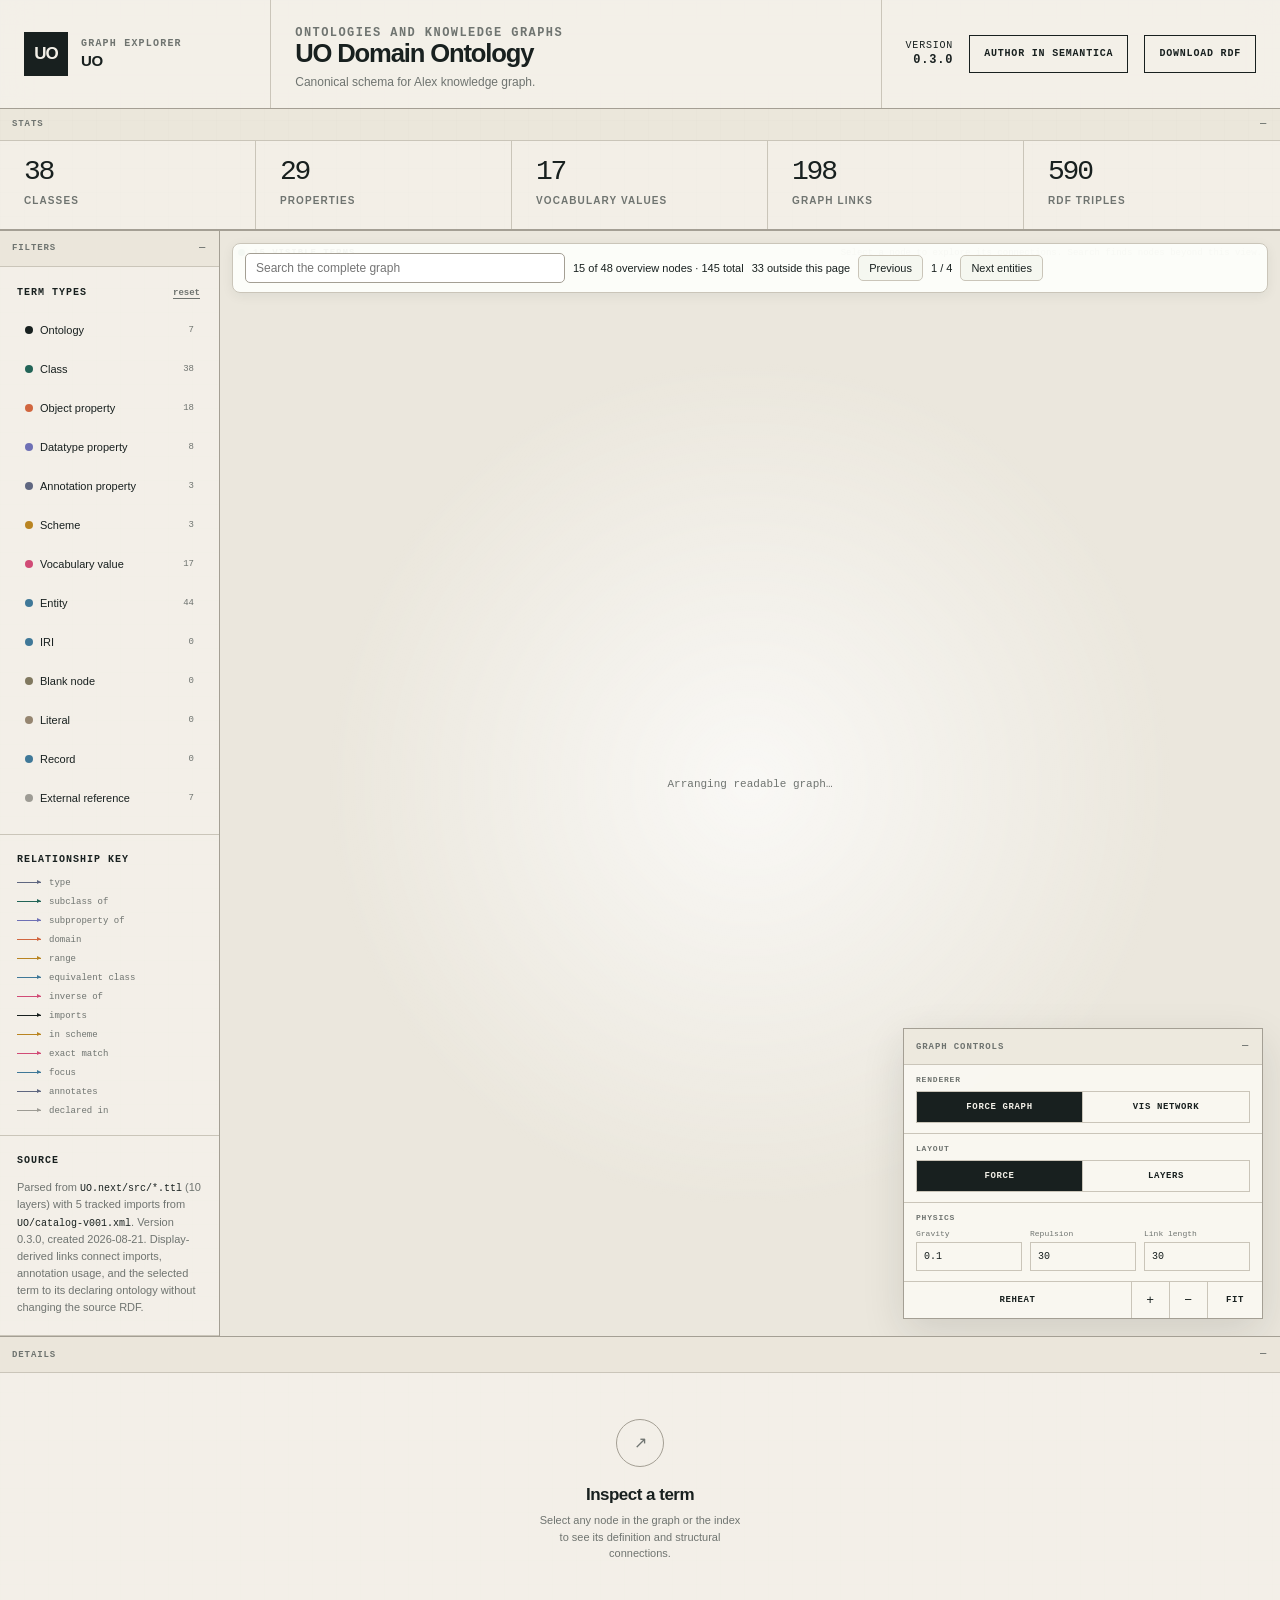
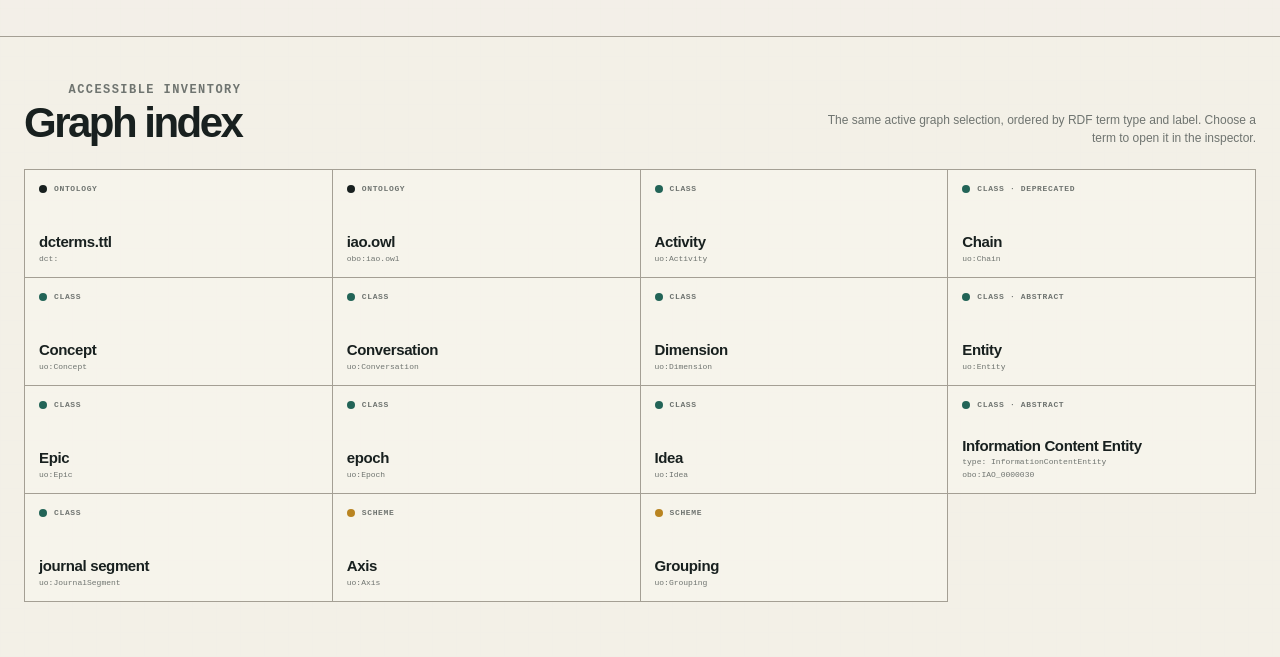
==== commit f5da23d3: "deploy: akarelin/RAN@c8193b98cb685e1ef8d47b82a3be105c72eff014" ====
--- a/explore/index.html
+++ b/explore/index.html
@@ -4,9 +4,9 @@
     <meta charset="UTF-8" />
     <meta name="viewport" content="width=device-width, initial-scale=1.0" />
     <title>UO Domain Ontology</title>
-    <script type="module" crossorigin src="./assets/publication-DXhWQLO9.js"></script>
-    <link rel="modulepreload" crossorigin href="./assets/styles-jS7NtAEu.js">
-    <link rel="stylesheet" crossorigin href="./assets/styles-PMwwCF9t.css">
+    <script type="module" crossorigin src="./assets/publication-hnpgMI17.js"></script>
+    <link rel="modulepreload" crossorigin href="./assets/styles-yKRzB92X.js">
+    <link rel="stylesheet" crossorigin href="./assets/styles-DNRpUC1v.css">
   </head>
   <body>
     <div id="root"></div>
--- a/explore/assets/styles-DNRpUC1v.css
+++ b/explore/assets/styles-DNRpUC1v.css
@@ -0,0 +1 @@
+:root{--font-geist-sans:Arial, Helvetica, sans-serif;--font-geist-mono:monospace;--paper:#f3f0e8;--paper-deep:#e9e3d7;--ink:#18201f;--ink-muted:#6f7470;--line:#cac5b9;--line-strong:#a49f94;--class:#226457;--object-property:#d1663f;--datatype-property:#6e70b5;--scheme:#b98421;--vocabulary:#d14b76;--entity:#3f7898;--ontology:#18201f;--external:#9d9b94}*{box-sizing:border-box}html{background:var(--paper);color:var(--ink);scroll-behavior:smooth}body{background:linear-gradient(#18201f09 1px, transparent 1px), linear-gradient(90deg, #18201f09 1px, transparent 1px), var(--paper);min-width:320px;color:var(--ink);font-family:var(--font-geist-sans), Arial, Helvetica, sans-serif;background-size:24px 24px;margin:0}button,input{font:inherit}button,a{-webkit-tap-highlight-color:transparent}button:focus-visible,a:focus-visible,input:focus-visible{outline:2px solid var(--object-property);outline-offset:2px}::selection{background:var(--object-property);color:#fffdf7}.ontology-shell{min-height:100vh}.site-header{z-index:20;border-bottom:1px solid var(--line-strong);-webkit-backdrop-filter:blur(14px);backdrop-filter:blur(14px);background:#f3f0e8f0;grid-template-columns:minmax(190px,.8fr) minmax(320px,1.8fr) auto;min-height:84px;display:grid;position:sticky;top:0}.brand-block,.title-block,.header-actions{align-items:center;padding:18px 24px;display:flex}.brand-block,.title-block{border-right:1px solid var(--line)}.brand-mark{border:1px solid var(--ink);background:var(--ink);width:44px;height:44px;color:var(--paper);letter-spacing:-.06em;place-items:center;margin-right:13px;font-size:17px;font-weight:760;display:grid}.eyebrow{color:var(--ink-muted);font-family:var(--font-geist-mono), monospace;letter-spacing:.12em;text-transform:uppercase;margin:0 0 3px;font-size:10px;font-weight:650}.brand-name{letter-spacing:-.02em;font-size:15px;font-weight:680}.title-block{flex-direction:column;justify-content:center;align-items:flex-start}.title-block h1{letter-spacing:-.045em;margin:0;font-size:clamp(20px,2vw,29px);font-weight:610;line-height:1}.title-block p{max-width:760px;color:var(--ink-muted);margin:7px 0 0;font-size:12px;line-height:1.35}.header-actions{justify-content:flex-end;gap:16px}.version-stamp{font-family:var(--font-geist-mono), monospace;letter-spacing:.08em;text-transform:uppercase;flex-direction:column;align-items:flex-end;gap:2px;font-size:10px;display:flex}.version-stamp strong{font-size:12px}.download-link{border:1px solid var(--ink);min-height:38px;color:var(--ink);font-family:var(--font-geist-mono), monospace;letter-spacing:.08em;text-transform:uppercase;align-items:center;padding-inline:14px;font-size:10px;font-weight:700;text-decoration:none;transition:background .16s,color .16s;display:inline-flex}.download-link:hover{background:var(--ink);color:var(--paper)}.stat-strip{border-bottom:1px solid var(--line-strong);grid-template-columns:repeat(5,1fr);display:grid}.stat{border-right:1px solid var(--line);background:#f3f0e8d6;min-height:88px;padding:17px 24px 14px}.stat:last-child{border-right:0}.stat-value{font-family:var(--font-geist-mono), monospace;letter-spacing:-.08em;margin-bottom:4px;font-size:28px;font-weight:530;line-height:1;display:block}.stat-label{color:var(--ink-muted);letter-spacing:.11em;text-transform:uppercase;font-size:10px;font-weight:700}.explorer-grid{border-bottom:1px solid var(--line-strong);grid-template-columns:244px minmax(420px,1fr) 310px;min-height:calc(100vh - 173px);display:grid}.filter-panel,.inspector-panel{background:#f3f0e8e6;min-width:0}.filter-panel{border-right:1px solid var(--line-strong)}.inspector-panel{border-left:1px solid var(--line-strong)}.panel-section{border-bottom:1px solid var(--line);padding:19px 17px}.panel-heading{font-family:var(--font-geist-mono), monospace;letter-spacing:.1em;text-transform:uppercase;justify-content:space-between;align-items:center;margin:0 0 13px;font-size:10px;font-weight:750;display:flex}.plain-button{color:var(--ink-muted);cursor:pointer;font-family:var(--font-geist-mono), monospace;text-underline-offset:3px;background:0 0;border:0;padding:2px;font-size:9px;text-decoration:underline}.search-wrap{position:relative}.search-wrap:before{border:1px solid var(--ink-muted);content:"";border-radius:50%;width:7px;height:7px;position:absolute;top:50%;left:11px;transform:translateY(-65%)}.search-wrap:after{background:var(--ink-muted);content:"";width:5px;height:1px;position:absolute;top:56%;left:18px;transform:rotate(45deg)}.search-input{border:1px solid var(--line-strong);width:100%;height:38px;color:var(--ink);background:#faf8f2;border-radius:0;padding:0 10px 0 31px;font-size:12px}.search-input::placeholder{color:#92938e}.type-filters{flex-direction:column;gap:5px;display:flex}.filter-button{width:100%;min-height:34px;color:var(--ink);cursor:pointer;text-align:left;background:0 0;border:1px solid #0000;grid-template-columns:15px 1fr auto;align-items:center;padding:6px 7px;font-size:11px;display:grid}.filter-button:hover{border-color:var(--line);background:#ece8df}.filter-button[aria-pressed=false]{color:var(--ink-muted);opacity:.55}.kind-dot{background:var(--dot-color);border-radius:50%;width:8px;height:8px}.kind-count{color:var(--ink-muted);font-family:var(--font-geist-mono), monospace;font-size:9px}.relation-key{flex-direction:column;gap:9px;display:flex}.relation-item{color:var(--ink-muted);font-family:var(--font-geist-mono), monospace;grid-template-columns:24px 1fr;align-items:center;gap:8px;font-size:9px;display:grid}.relation-line{background:var(--relation-color);width:24px;height:1px;position:relative}.relation-line:after{border-top:2.5px solid #0000;border-bottom:2.5px solid #0000;border-left:4px solid var(--relation-color);content:"";position:absolute;top:-2px;right:0}.source-note{color:var(--ink-muted);margin:0;font-size:11px;line-height:1.55}.source-note code{color:var(--ink);font-family:var(--font-geist-mono), monospace;font-size:10px}.graph-stage{background:radial-gradient(circle,#ffffffb8,#0000 55%),#ebe7dd;min-width:0;min-height:670px;position:relative;overflow:hidden}.graph-canvas{position:absolute;inset:0}.vis-network-canvas{width:100%;height:100%}.graph-empty{color:var(--ink-muted);font-family:var(--font-geist-mono), monospace;text-align:center;place-items:center;font-size:11px;display:grid;position:absolute;inset:0}.graph-kicker{z-index:4;pointer-events:none;align-items:center;gap:8px;display:flex;position:absolute;top:17px;left:18px}.live-dot{background:var(--class);border-radius:50%;width:7px;height:7px;box-shadow:0 0 0 4px #2264571f}.graph-kicker span:last-child{font-family:var(--font-geist-mono), monospace;letter-spacing:.11em;text-transform:uppercase;font-size:9px;font-weight:700}.graph-hint{z-index:4;max-width:48%;color:var(--ink-muted);font-family:var(--font-geist-mono), monospace;pointer-events:none;text-align:right;font-size:9px;position:absolute;top:17px;right:18px}.ontology-path{z-index:4;border:1px solid var(--line-strong);max-width:calc(100% - 36px);color:var(--ink);font-family:var(--font-geist-mono), monospace;pointer-events:none;background:#faf8f2e6;align-items:center;gap:7px;padding:6px 8px;font-size:8px;display:flex;position:absolute;top:42px;left:18px}.ontology-path>span:first-child{color:var(--ink-muted);letter-spacing:.08em;text-transform:uppercase;font-weight:750}.ontology-path strong{font-weight:650}.ontology-path em{color:var(--ink-muted);font-style:normal}.graph-stage .graph-disclosure{z-index:6;border:1px solid var(--line);background:#fdfefaf5;border-radius:8px;flex-wrap:wrap;align-items:center;gap:8px;padding:9px 12px;font-size:11px;display:flex;position:absolute;top:12px;left:12px;right:12px;box-shadow:0 3px 12px #172b2910}.graph-stage .graph-disclosure input{border:1px solid var(--line-strong);width:auto;min-width:140px;max-width:320px;min-height:30px;font:inherit;border-radius:5px;flex:1;padding:7px 10px;font-size:12px}.graph-stage .graph-disclosure button{border:1px solid var(--line);color:var(--ink);font:inherit;cursor:pointer;background:#f5f7f0;border-radius:5px;padding:6px 10px}.graph-stage .graph-disclosure button:hover{background:#e7ece3}.graph-stage .graph-disclosure:has(.graph-search-results){z-index:12}.graph-stage .graph-search-results{flex-basis:100%;grid-template-columns:repeat(auto-fit,minmax(180px,1fr));gap:6px;max-height:38vh;margin:0;padding:4px 0 0;list-style:none;display:grid;overflow:auto}.graph-stage .graph-search-results button{text-align:left;overflow-wrap:anywhere;flex-direction:column;align-items:start;width:100%;height:100%;padding:8px 10px;display:flex}.graph-stage .graph-search-results small{color:var(--ink-muted);margin-top:3px;font-size:10px}.graph-stage .graph-search-label{font-weight:600}@media (width<=48em){.graph-stage .graph-disclosure{gap:6px;padding:8px;top:8px;left:8px;right:8px}.graph-stage .graph-disclosure input{flex-basis:100%;max-width:none}}.graph-controls{z-index:5;border:1px solid var(--line-strong);-webkit-backdrop-filter:blur(12px);backdrop-filter:blur(12px);background:#faf8f2f0;width:min(360px,100% - 34px);display:grid;position:absolute;bottom:17px;right:17px;box-shadow:0 14px 40px #18201f1f}.graph-control-section{border-bottom:1px solid var(--line);gap:7px;padding:10px 12px;display:grid}.graph-control-heading{color:var(--ink-muted);font-family:var(--font-geist-mono), monospace;letter-spacing:.1em;text-transform:uppercase;font-size:8px;font-weight:750}.layout-options,.renderer-options{border:1px solid var(--line);grid-template-columns:repeat(2,minmax(0,1fr));display:grid}.layout-option{border:0;border-right:1px solid var(--line);min-height:30px;color:var(--ink);cursor:pointer;font-family:var(--font-geist-mono), monospace;letter-spacing:.07em;text-transform:uppercase;background:0 0;font-size:9px;font-weight:700}.layout-option:last-child{border-right:0}.layout-option[aria-pressed=true],.layout-option:hover{background:var(--ink);color:var(--paper)}.physics-controls{grid-template-columns:repeat(3,minmax(0,1fr));gap:8px;display:grid}.physics-controls-vis{grid-template-columns:repeat(2,minmax(0,1fr))}.physics-controls label{color:var(--ink-muted);font-family:var(--font-geist-mono), monospace;gap:4px;font-size:8px;display:grid}.physics-controls input{border:1px solid var(--line);width:100%;min-width:0;height:29px;color:var(--ink);font:inherit;background:0 0;border-radius:0;outline:none;padding:0 7px;font-size:10px}.physics-controls input:focus{border-color:var(--ink);box-shadow:inset 0 0 0 1px var(--ink)}.graph-actions{grid-template-columns:1fr 38px 38px 54px;display:grid}.graph-action{border:0;border-right:1px solid var(--line);min-width:38px;height:36px;color:var(--ink);cursor:pointer;font-family:var(--font-geist-mono), monospace;letter-spacing:.07em;text-transform:uppercase;background:0 0;place-items:center;font-size:9px;font-weight:700;display:grid}.graph-action:last-child{border-right:0}.graph-action-symbol{font-size:13px;font-weight:500}.graph-action:hover{background:var(--ink);color:var(--paper)}.inspector-empty{text-align:center;flex-direction:column;justify-content:center;align-items:center;min-height:100%;padding:46px 28px;display:flex}.inspector-glyph{border:1px solid var(--line-strong);width:48px;height:48px;color:var(--ink-muted);font-family:var(--font-geist-mono), monospace;border-radius:50%;place-items:center;margin-bottom:18px;display:grid}.inspector-empty h2{letter-spacing:-.03em;margin:0 0 7px;font-size:17px;font-weight:620}.inspector-empty p{max-width:210px;color:var(--ink-muted);margin:0;font-size:11px;line-height:1.5}.inspector-header{border-bottom:1px solid var(--line);padding:21px 19px}.kind-label{color:var(--ink-muted);font-family:var(--font-geist-mono), monospace;letter-spacing:.09em;text-transform:uppercase;align-items:center;gap:7px;font-size:9px;font-weight:700;display:inline-flex}.inspector-header h2{letter-spacing:-.05em;margin:13px 0 7px;font-size:24px;font-weight:620;line-height:1.05}.compact-iri{color:var(--ink-muted);font-family:var(--font-geist-mono), monospace;word-break:break-all;margin:0;font-size:10px}.ontology-hints{flex-wrap:wrap;gap:6px;margin-top:11px;display:flex}.ontology-hint{border:1px solid var(--line-strong);color:var(--ink);font-family:var(--font-geist-mono), monospace;letter-spacing:.02em;padding:4px 6px;font-size:8px}.inspector-comment{color:var(--ink);margin:0;font-size:12px;line-height:1.55}.literal-list,.connection-list{flex-direction:column;gap:8px;margin:0;padding:0;list-style:none;display:flex}.literal-row{grid-template-columns:72px 1fr;gap:7px;font-size:10px;display:grid}.literal-row dt{color:var(--ink-muted);font-family:var(--font-geist-mono), monospace}.literal-row dd{overflow-wrap:anywhere;margin:0}.connection-button{border:1px solid var(--line);width:100%;min-height:44px;color:var(--ink);cursor:pointer;text-align:left;background:#f8f5ed;grid-template-columns:13px 1fr;align-items:center;gap:3px 8px;padding:8px 9px;display:grid}.connection-button:hover{border-color:var(--ink)}.connection-direction{color:var(--object-property);font-family:var(--font-geist-mono), monospace;grid-row:1/span 2;font-size:11px}.connection-name{font-size:11px;font-weight:620}.connection-relation{color:var(--ink-muted);font-family:var(--font-geist-mono), monospace;font-size:8px}.iri-box{border:1px solid var(--line);width:100%;color:var(--ink);font-family:var(--font-geist-mono), monospace;overflow-wrap:anywhere;-webkit-user-select:all;user-select:all;background:#eae5da;padding:9px;font-size:9px;line-height:1.45;display:block}.index-section{background:#f3f0e8eb;padding:44px 24px 56px}.index-header{justify-content:space-between;align-items:flex-end;max-width:1440px;margin:0 auto 22px;display:flex}.index-header h2{letter-spacing:-.06em;margin:0;font-size:clamp(25px,4vw,42px);font-weight:570}.index-header p{max-width:430px;color:var(--ink-muted);text-align:right;margin:0;font-size:12px;line-height:1.5}.index-grid{border-top:1px solid var(--line-strong);border-left:1px solid var(--line-strong);grid-template-columns:repeat(4,minmax(0,1fr));max-width:1440px;margin:0 auto;display:grid}.index-card{border:0;border-right:1px solid var(--line-strong);border-bottom:1px solid var(--line-strong);min-height:108px;color:var(--ink);cursor:pointer;text-align:left;background:#f8f5edb8;flex-direction:column;align-items:flex-start;padding:14px;transition:background .15s,color .15s;display:flex}.index-card:hover{background:var(--ink);color:var(--paper)}.index-card-kind{color:var(--ink-muted);font-family:var(--font-geist-mono), monospace;letter-spacing:.08em;text-transform:uppercase;align-items:center;gap:7px;margin-bottom:auto;font-size:8px;font-weight:700;display:flex}.index-card:hover .index-card-kind{color:#c9c8bf}.index-card-name{letter-spacing:-.025em;margin-top:14px;font-size:15px;font-weight:620}.index-card-iri{color:var(--ink-muted);font-family:var(--font-geist-mono), monospace;overflow-wrap:anywhere;margin-top:4px;font-size:8px}.index-card-hint{color:var(--ink-muted);font-family:var(--font-geist-mono), monospace;overflow-wrap:anywhere;margin-top:3px;font-size:8px}.index-card:hover .index-card-hint,.index-card:hover .index-card-iri{color:#c9c8bf}.loading-layout{background:var(--paper);place-items:center;min-height:100vh;display:grid}.loading-card{border:1px solid var(--line-strong);width:min(480px,100vw - 40px);padding:28px}.loading-card h1{letter-spacing:-.05em;margin:0 0 7px;font-size:24px}.loading-card p{color:var(--ink-muted);font-family:var(--font-geist-mono), monospace;margin:0;font-size:10px;line-height:1.6}@media (width<=1180px){.site-header{grid-template-columns:210px 1fr}.header-actions{display:none}.title-block{border-right:0}.explorer-grid{grid-template-columns:220px minmax(420px,1fr)}.inspector-panel{border-top:1px solid var(--line-strong);border-left:0;grid-column:1/-1;min-height:300px}.inspector-empty{min-height:260px}.index-grid{grid-template-columns:repeat(3,minmax(0,1fr))}}@media (width<=760px){.site-header{grid-template-columns:1fr;min-height:0;position:static}.brand-block,.title-block{border-right:0;padding:14px 16px}.brand-block{border-bottom:1px solid var(--line)}.brand-mark{width:36px;height:36px}.title-block h1{font-size:23px}.stat-strip{grid-template-columns:repeat(2,1fr)}.stat{border-bottom:1px solid var(--line);min-height:72px;padding:13px 16px}.stat:nth-child(2n){border-right:0}.stat:last-child{grid-column:1/-1}.stat-value{font-size:23px}.explorer-grid{flex-direction:column;min-height:0;display:flex}.filter-panel{border-right:0}.type-filters,.relation-key{grid-template-columns:repeat(2,1fr);display:grid}.graph-stage{border-top:1px solid var(--line-strong);min-height:560px}.graph-hint{display:none}.index-section{padding:34px 16px 44px}.index-header{flex-direction:column;align-items:flex-start;gap:10px}.index-header p{text-align:left}.index-grid{grid-template-columns:repeat(2,minmax(0,1fr))}}@media (width<=440px){.index-grid{grid-template-columns:1fr}}@media (prefers-reduced-motion:reduce){html{scroll-behavior:auto}*,:before,:after{scroll-behavior:auto!important;transition-duration:.01ms!important}}.collapsible-region{min-width:0}.collapse-content[hidden]{display:none!important}.collapse-toggle{border:0;border-bottom:1px solid var(--line);width:100%;min-height:36px;color:var(--ink-muted);cursor:pointer;font-family:var(--font-geist-mono), monospace;letter-spacing:.1em;text-align:left;text-transform:uppercase;background:#e9e3d7b8;justify-content:space-between;align-items:center;padding:8px 12px;font-size:9px;font-weight:750;display:flex}.collapse-toggle:hover{background:var(--paper-deep);color:var(--ink)}.collapse-symbol{font-size:13px;font-weight:500}.stats-region{border-bottom:1px solid var(--line-strong)}.stats-region>.collapse-toggle{border-bottom:0;min-height:32px}.stats-region[data-collapsed=false]>.collapse-toggle{border-bottom:1px solid var(--line)}.explorer-grid{grid-template-columns:auto minmax(420px,1fr) auto}.filter-panel{width:244px}.inspector-panel{width:310px}.collapsible-region-rail{transition:width .16s}.collapsible-region-rail[data-collapsed=true]{width:42px}.collapsible-region-rail[data-collapsed=true]>.collapse-toggle{writing-mode:vertical-rl;border-bottom:0;flex-direction:column;justify-content:flex-start;align-items:center;gap:10px;height:100%;min-height:180px;padding:13px 10px}.graph-controls-content{display:grid}@media (width<=1280px){.explorer-grid{grid-template-columns:auto minmax(420px,1fr)}.filter-panel{width:220px}.inspector-panel{border-top:1px solid var(--line-strong);border-left:0;grid-column:1/-1;width:100%;min-height:300px}.inspector-panel.collapsible-region-rail[data-collapsed=true]{width:100%;min-height:42px}.inspector-panel.collapsible-region-rail[data-collapsed=true]>.collapse-toggle{writing-mode:horizontal-tb;flex-direction:row;gap:8px;height:42px;min-height:42px;padding:8px 12px}}@media (width<=900px){.explorer-grid{flex-direction:column;min-height:0;display:flex}.filter-panel,.inspector-panel,.filter-panel.collapsible-region-rail[data-collapsed=true],.inspector-panel.collapsible-region-rail[data-collapsed=true]{width:100%;min-height:42px}.filter-panel.collapsible-region-rail[data-collapsed=true]>.collapse-toggle,.inspector-panel.collapsible-region-rail[data-collapsed=true]>.collapse-toggle{writing-mode:horizontal-tb;flex-direction:row;gap:8px;height:42px;min-height:42px;padding:8px 12px}}@media (width<=760px){.filter-panel,.inspector-panel,.filter-panel.collapsible-region-rail[data-collapsed=true],.inspector-panel.collapsible-region-rail[data-collapsed=true]{width:100%;min-height:42px}.filter-panel.collapsible-region-rail[data-collapsed=true]>.collapse-toggle,.inspector-panel.collapsible-region-rail[data-collapsed=true]>.collapse-toggle{writing-mode:horizontal-tb;flex-direction:row;gap:8px;height:42px;min-height:42px;padding:8px 12px}}@media (prefers-reduced-motion:reduce){.collapsible-region-rail{transition:none}}
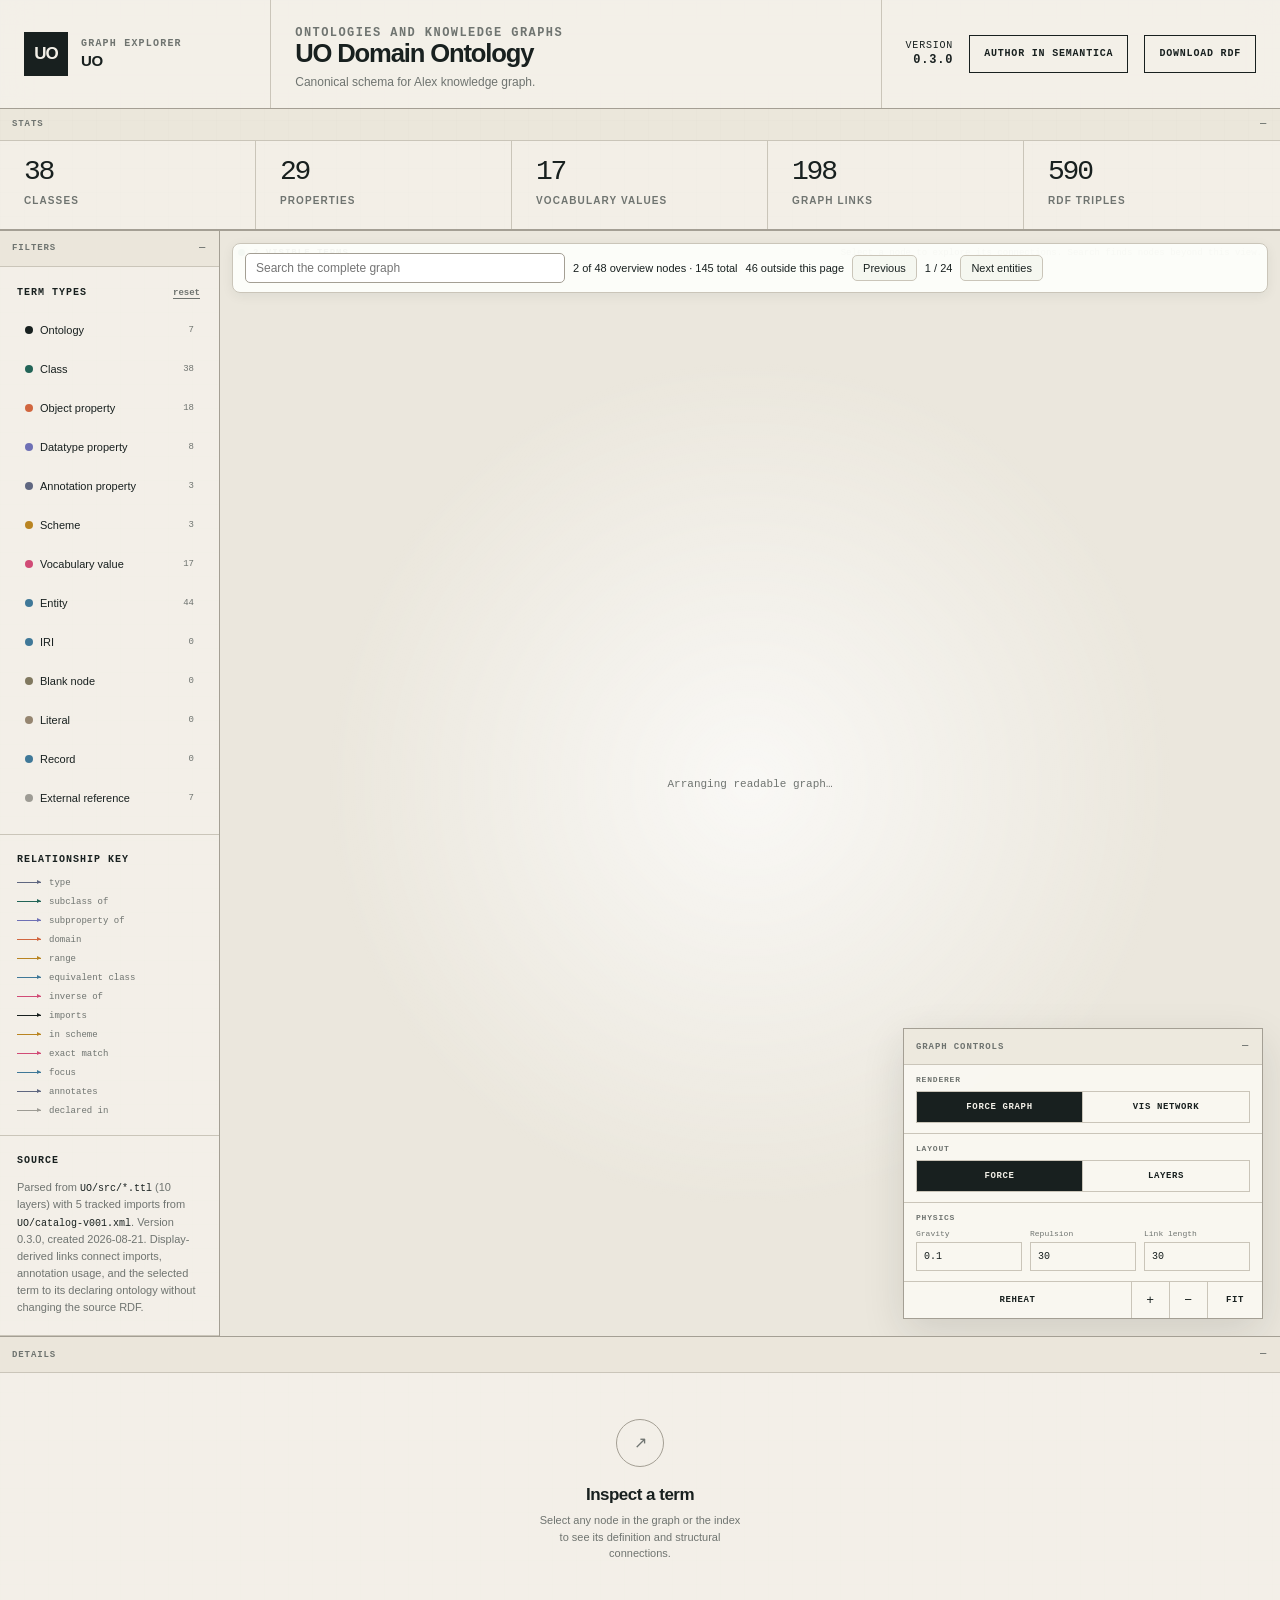
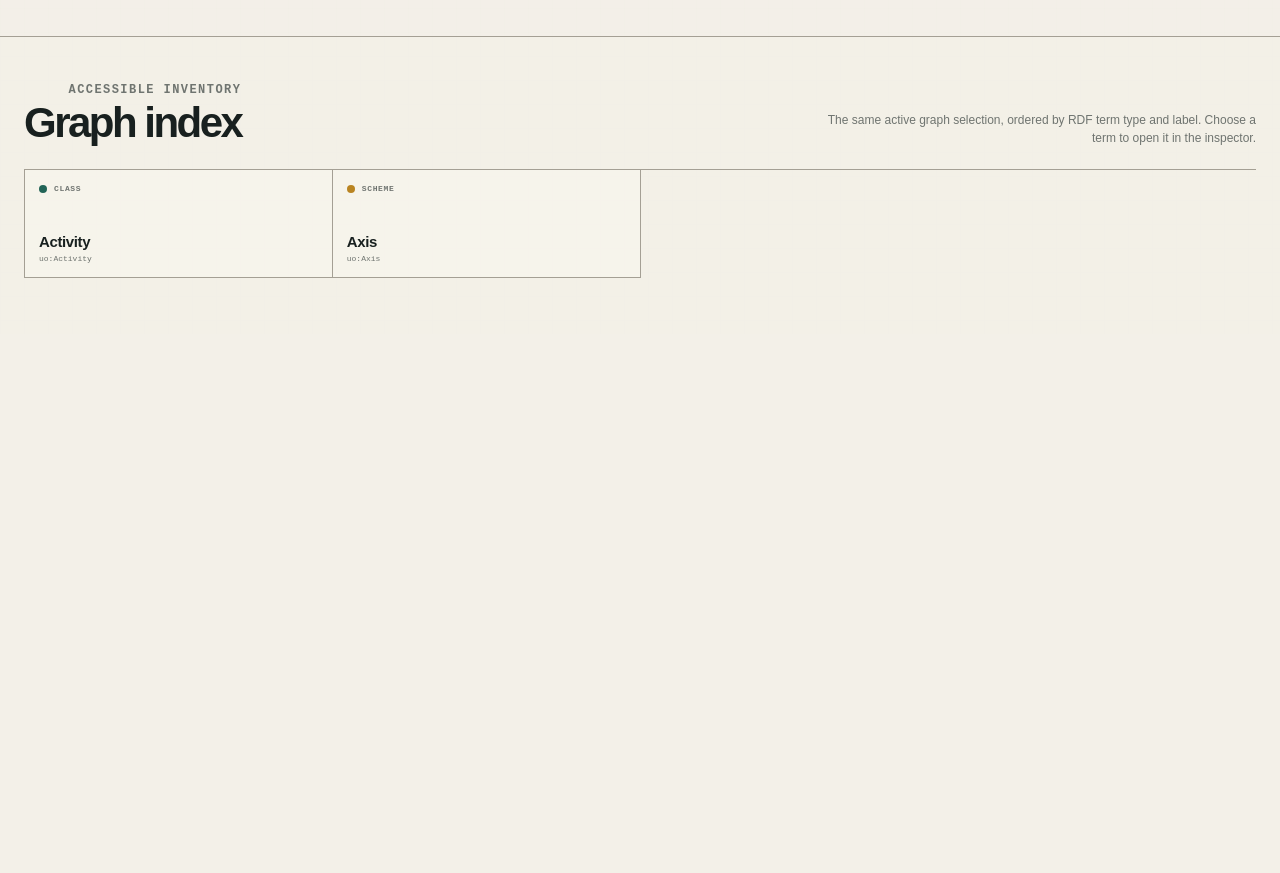
==== commit 99d6099a: "deploy: akarelin/RAN@779f6385dce352dc95148757c349da013a5a01f0" ====
--- a/explore/index.html
+++ b/explore/index.html
@@ -4,8 +4,8 @@
     <meta charset="UTF-8" />
     <meta name="viewport" content="width=device-width, initial-scale=1.0" />
     <title>UO Domain Ontology</title>
-    <script type="module" crossorigin src="./assets/publication-hnpgMI17.js"></script>
-    <link rel="modulepreload" crossorigin href="./assets/styles-yKRzB92X.js">
+    <script type="module" crossorigin src="./assets/publication-CPA7b_z4.js"></script>
+    <link rel="modulepreload" crossorigin href="./assets/styles-7siAL2JN.js">
     <link rel="stylesheet" crossorigin href="./assets/styles-DNRpUC1v.css">
   </head>
   <body>
